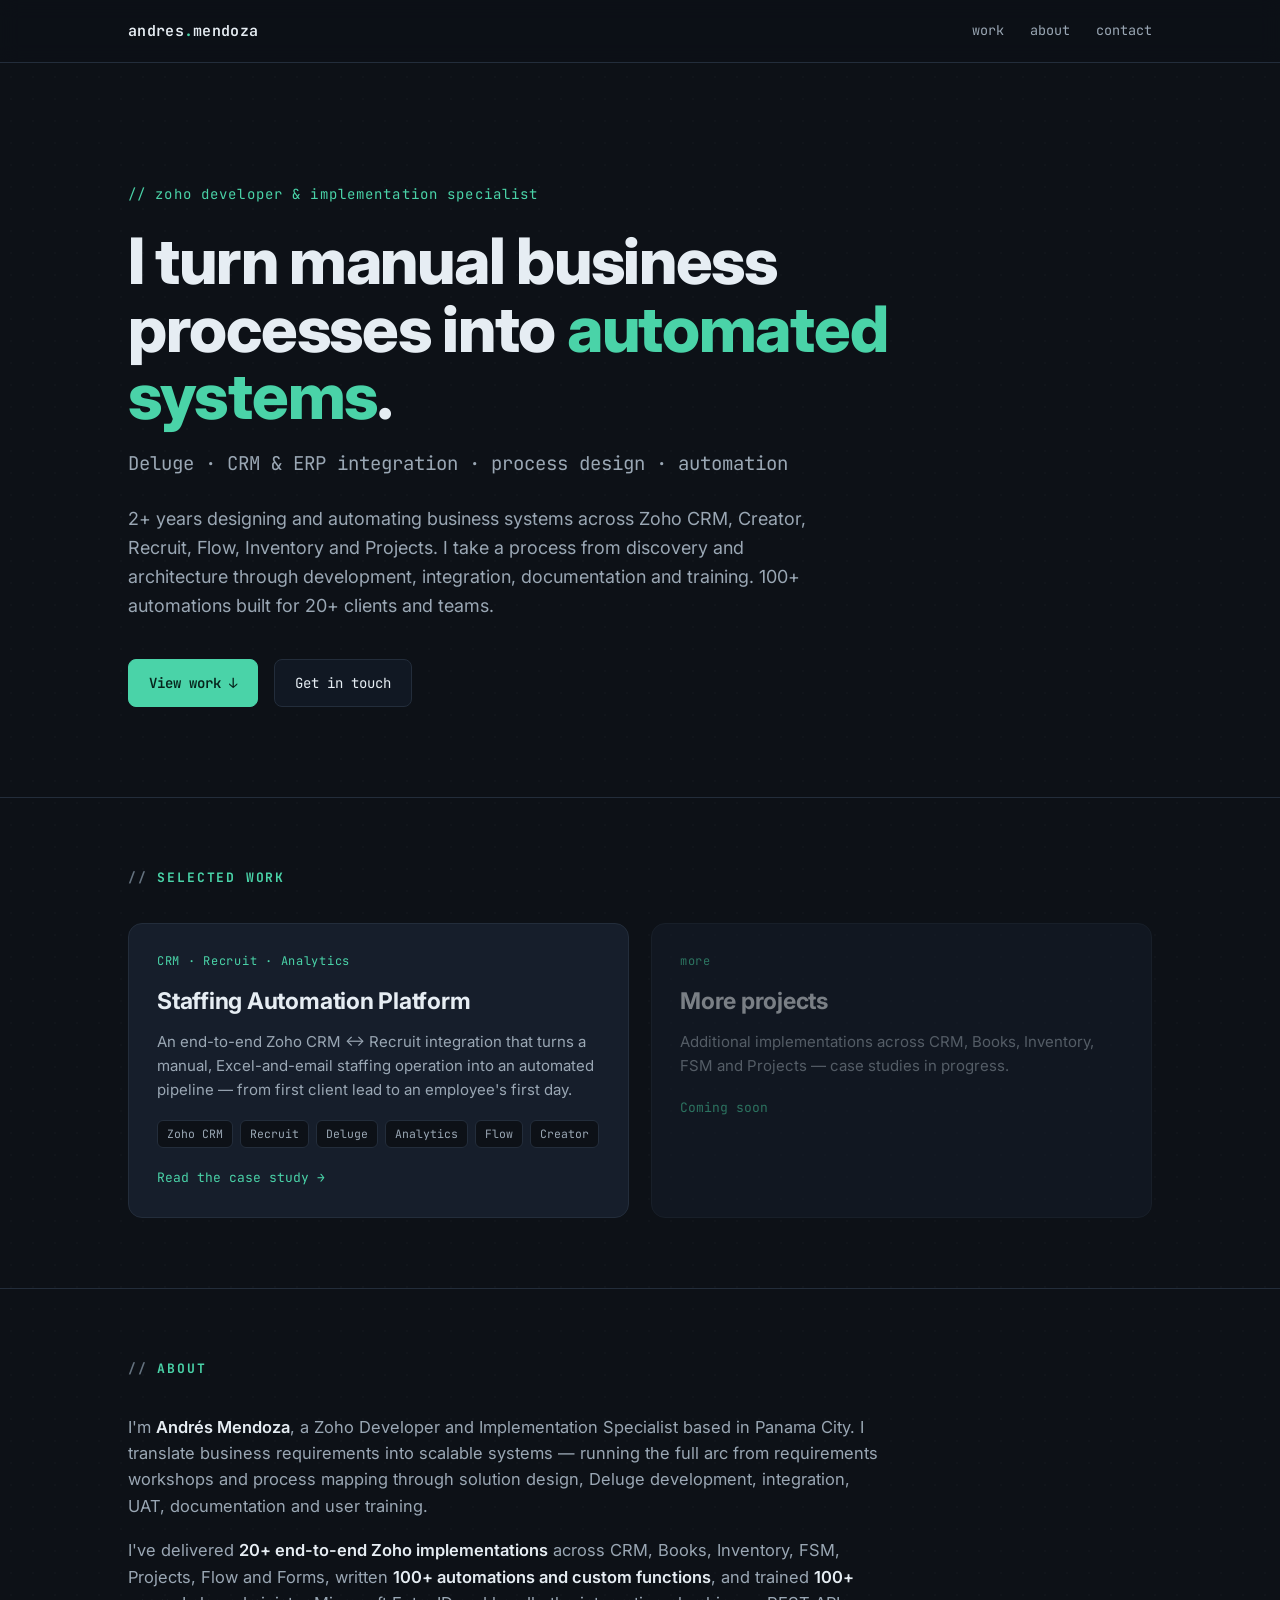
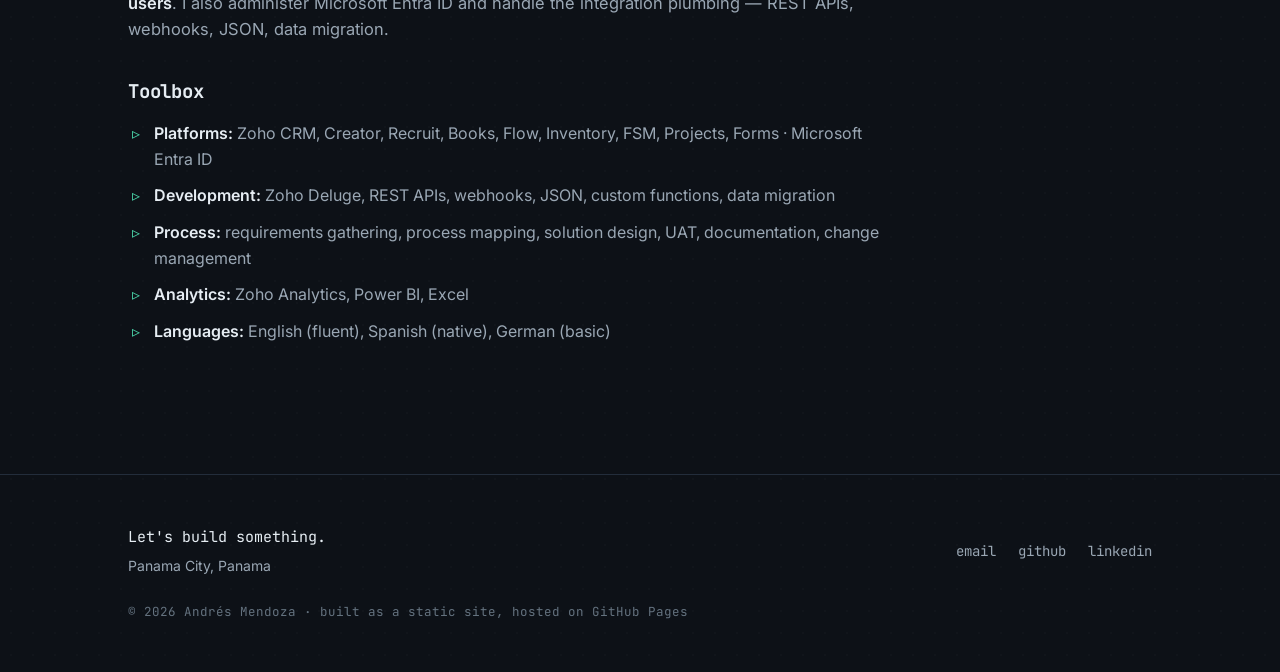
==== index.html @ ccc4d9a9 "portfolio" ====
<!DOCTYPE html>
<html lang="en">
<head>
<meta charset="utf-8">
<meta name="viewport" content="width=device-width, initial-scale=1">
<title>Andrés Mendoza — Zoho Developer & Automation Specialist</title>
<meta name="description" content="Andrés Mendoza — Zoho Developer & Implementation Specialist. Business systems, Deluge automation, CRM & ERP integration.">
<link rel="preconnect" href="https://fonts.googleapis.com">
<link rel="preconnect" href="https://fonts.gstatic.com" crossorigin>
<link href="https://fonts.googleapis.com/css2?family=Inter:wght@400;500;600;700;800&family=JetBrains+Mono:wght@400;500;600&display=swap" rel="stylesheet">
<link rel="stylesheet" href="assets/style.css">
<link rel="icon" href="data:image/svg+xml,<svg xmlns='http://www.w3.org/2000/svg' viewBox='0 0 100 100'><text y='.9em' font-size='90' font-family='monospace' fill='%234ad3a8'>&gt;</text></svg>">
</head>
<body>

<nav>
  <div class="wrap">
    <span class="brand">andres<span class="px">.</span>mendoza</span>
    <div class="links">
      <a href="#work">work</a>
      <a href="#about">about</a>
      <a href="#contact">contact</a>
    </div>
  </div>
</nav>

<header class="hero">
  <div class="wrap">
    <div class="kick mono">// zoho developer &amp; implementation specialist</div>
    <h1>I turn manual business<br>processes into <span class="accent">automated systems</span>.</h1>
    <div class="role mono">Deluge · CRM &amp; ERP integration · process design · automation</div>
    <p class="lede">2+ years designing and automating business systems across Zoho CRM, Creator, Recruit, Flow, Inventory and Projects. I take a process from discovery and architecture through development, integration, documentation and training. 100+ automations built for 20+ clients and teams.</p>
    <div class="cta">
      <a class="btn primary" href="#work">View work ↓</a>
      <a class="btn" href="mailto:andresmendozaerna@gmail.com">Get in touch</a>
    </div>
  </div>
</header>

<section class="sec" id="work">
  <div class="wrap">
    <h2>Selected work</h2>
    <div class="grid">

      <a class="card reveal" href="projects/staffing-automation.html">
        <div class="ptag mono">CRM · Recruit · Analytics</div>
        <h3>Staffing Automation Platform</h3>
        <p>An end-to-end Zoho CRM ↔ Recruit integration that turns a manual, Excel-and-email staffing operation into an automated pipeline — from first client lead to an employee's first day.</p>
        <div class="stack">
          <span class="chip">Zoho CRM</span>
          <span class="chip">Recruit</span>
          <span class="chip">Deluge</span>
          <span class="chip">Analytics</span>
          <span class="chip">Flow</span>
          <span class="chip">Creator</span>
        </div>
        <div class="arrow mono">Read the case study →</div>
      </a>

      <div class="card soon">
        <div class="ptag mono">more</div>
        <h3>More projects</h3>
        <p>Additional implementations across CRM, Books, Inventory, FSM and Projects — case studies in progress.</p>
        <div class="arrow mono">Coming soon</div>
      </div>

    </div>
  </div>
</section>

<section class="sec" id="about">
  <div class="wrap">
    <h2>About</h2>
    <div class="prose">
      <p>I'm <strong>Andrés Mendoza</strong>, a Zoho Developer and Implementation Specialist based in Panama City. I translate business requirements into scalable systems — running the full arc from requirements workshops and process mapping through solution design, Deluge development, integration, UAT, documentation and user training.</p>
      <p>I've delivered <strong>20+ end-to-end Zoho implementations</strong> across CRM, Books, Inventory, FSM, Projects, Flow and Forms, written <strong>100+ automations and custom functions</strong>, and trained <strong>100+ users</strong>. I also administer Microsoft Entra ID and handle the integration plumbing — REST APIs, webhooks, JSON, data migration.</p>
      <h3>Toolbox</h3>
      <ul>
        <li><strong>Platforms:</strong> Zoho CRM, Creator, Recruit, Books, Flow, Inventory, FSM, Projects, Forms · Microsoft Entra ID</li>
        <li><strong>Development:</strong> Zoho Deluge, REST APIs, webhooks, JSON, custom functions, data migration</li>
        <li><strong>Process:</strong> requirements gathering, process mapping, solution design, UAT, documentation, change management</li>
        <li><strong>Analytics:</strong> Zoho Analytics, Power BI, Excel</li>
        <li><strong>Languages:</strong> English (fluent), Spanish (native), German (basic)</li>
      </ul>
    </div>
  </div>
</section>

<footer id="contact">
  <div class="wrap">
    <div>
      <div class="mono" style="color:var(--text); font-size:15px; margin-bottom:6px;">Let's build something.</div>
      <div class="mute" style="font-size:14px;">Panama City, Panama</div>
    </div>
    <div class="links">
      <a href="mailto:andresmendozaerna@gmail.com">email</a>
      <a href="https://github.com/AndresDarioMendoza2910" target="_blank" rel="noopener">github</a>
      <a href="https://www.linkedin.com/in/andr%C3%A9s-dar%C3%ADo-mendoza-bernal-420b4b1bb/" target="_blank" rel="noopener">linkedin</a>
    </div>
  </div>
  <div class="wrap"><div class="copy mono" style="margin-top:24px;">© 2026 Andrés Mendoza · built as a static site, hosted on GitHub Pages</div></div>
</footer>

<script>
// scroll reveal
const io=new IntersectionObserver((es)=>{es.forEach(e=>{if(e.isIntersecting){e.target.classList.add('in');io.unobserve(e.target);}})},{threshold:.15});
document.querySelectorAll('.reveal').forEach(el=>io.observe(el));
</script>
</body>
</html>
---- assets/style.css ----
/* ============================================================
   Andrés Mendoza — Portfolio.  Dark developer aesthetic.
   ============================================================ */
:root{
  --bg:#0d1117;            /* deep slate */
  --bg2:#111823;          /* panel */
  --bg3:#161e2b;          /* raised card */
  --line:#232d3b;
  --text:#e6edf3;
  --mute:#9aa7b4;
  --dim:#64727f;
  --accent:#4ad3a8;       /* teal-green accent */
  --accent2:#5aa9ff;      /* blue secondary */
  --warn:#e5a04a;
  --red:#e5704a;
  --mono:'JetBrains Mono','SFMono-Regular',Menlo,Consolas,'Liberation Mono',monospace;
  --sans:'Inter',-apple-system,BlinkMacSystemFont,'Segoe UI',Roboto,sans-serif;
  --maxw:1080px;
}
*{margin:0;padding:0;box-sizing:border-box;}
html{scroll-behavior:smooth;}
body{
  background:var(--bg); color:var(--text); font-family:var(--sans);
  line-height:1.6; -webkit-font-smoothing:antialiased;
  background-image:radial-gradient(rgba(255,255,255,.015) 1px, transparent 1px);
  background-size:22px 22px;
}
a{color:var(--accent); text-decoration:none;}
a:hover{text-decoration:underline;}
.wrap{max-width:var(--maxw); margin:0 auto; padding:0 28px;}
.mono{font-family:var(--mono);}
.dim{color:var(--dim);}
.mute{color:var(--mute);}

/* ---- top nav ---- */
nav{position:sticky; top:0; z-index:50; background:rgba(13,17,23,.82); backdrop-filter:blur(10px); border-bottom:1px solid var(--line);}
nav .wrap{display:flex; justify-content:space-between; align-items:center; height:62px;}
nav .brand{font-family:var(--mono); font-weight:600; color:var(--text); font-size:15px; letter-spacing:.02em;}
nav .brand .px{color:var(--accent);}
nav .links{display:flex; gap:26px; font-family:var(--mono); font-size:13.5px;}
nav .links a{color:var(--mute);} nav .links a:hover{color:var(--accent); text-decoration:none;}

/* ---- hero ---- */
.hero{padding:120px 0 90px;}
.hero .kick{font-family:var(--mono); color:var(--accent); font-size:14px; letter-spacing:.08em; margin-bottom:22px;}
.hero h1{font-size:clamp(38px,6vw,64px); line-height:1.05; font-weight:800; letter-spacing:-.02em;}
.hero h1 .accent{color:var(--accent);}
.hero .role{font-family:var(--mono); color:var(--mute); font-size:clamp(15px,2.2vw,19px); margin-top:20px;}
.hero p.lede{color:var(--mute); font-size:18px; margin-top:26px; max-width:680px;}
.hero .cta{margin-top:38px; display:flex; gap:16px; flex-wrap:wrap;}
.btn{font-family:var(--mono); font-size:14px; padding:12px 20px; border-radius:8px; border:1px solid var(--line); color:var(--text); background:var(--bg2); transition:.15s;}
.btn:hover{border-color:var(--accent); color:var(--accent); text-decoration:none; transform:translateY(-1px);}
.btn.primary{background:var(--accent); color:#06231b; border-color:var(--accent); font-weight:600;}
.btn.primary:hover{background:#5fe0b7; color:#06231b;}

/* ---- section heads ---- */
.sec{padding:70px 0; border-top:1px solid var(--line);}
.sec h2{font-size:13px; font-family:var(--mono); color:var(--accent); letter-spacing:.14em; text-transform:uppercase; margin-bottom:34px;}
.sec h2::before{content:"// "; color:var(--dim);}

/* ---- project cards grid ---- */
.grid{display:grid; grid-template-columns:1fr; gap:22px;}
@media(min-width:720px){ .grid{grid-template-columns:1fr 1fr;} }
.card{display:block; background:var(--bg3); border:1px solid var(--line); border-radius:14px; padding:28px; transition:.18s; color:var(--text);}
.card:hover{border-color:var(--accent); transform:translateY(-3px); text-decoration:none; box-shadow:0 10px 40px -20px rgba(74,211,168,.4);}
.card .ptag{font-family:var(--mono); font-size:12px; color:var(--accent); letter-spacing:.06em;}
.card h3{font-size:23px; margin:12px 0 10px; letter-spacing:-.01em;}
.card p{color:var(--mute); font-size:15px;}
.card .stack{margin-top:18px; display:flex; flex-wrap:wrap; gap:7px;}
.chip{font-family:var(--mono); font-size:11.5px; color:var(--mute); background:var(--bg); border:1px solid var(--line); padding:4px 9px; border-radius:6px;}
.card .arrow{margin-top:20px; font-family:var(--mono); font-size:13px; color:var(--accent);}
.card.soon{opacity:.5; pointer-events:none;}
.card.soon:hover{transform:none; border-color:var(--line); box-shadow:none;}

/* ---- footer ---- */
footer{border-top:1px solid var(--line); padding:50px 0; margin-top:40px;}
footer .wrap{display:flex; justify-content:space-between; flex-wrap:wrap; gap:20px; align-items:center;}
footer .links{display:flex; gap:22px; font-family:var(--mono); font-size:14px;}
footer .links a{color:var(--mute);} footer .links a:hover{color:var(--accent);}
footer .copy{font-family:var(--mono); font-size:12.5px; color:var(--dim);}

/* ============================================================
   CASE STUDY page
   ============================================================ */
.cs-hero{padding:90px 0 50px;}
.cs-hero .back{font-family:var(--mono); font-size:13px; color:var(--mute); margin-bottom:30px; display:inline-block;}
.cs-hero .ptag{font-family:var(--mono); color:var(--accent); font-size:14px; letter-spacing:.06em;}
.cs-hero h1{font-size:clamp(34px,5vw,52px); line-height:1.08; font-weight:800; letter-spacing:-.02em; margin-top:16px;}
.cs-hero .sub{color:var(--mute); font-size:19px; margin-top:22px; max-width:760px;}
.cs-hero .stack{margin-top:28px; display:flex; flex-wrap:wrap; gap:8px;}

/* stat band */
.stats{display:grid; grid-template-columns:1fr 1fr; gap:16px; margin:16px 0 0;}
@media(min-width:720px){ .stats{grid-template-columns:repeat(4,1fr);} }
.stat{background:var(--bg3); border:1px solid var(--line); border-radius:12px; padding:24px 22px;}
.stat .num{font-family:var(--mono); font-size:34px; font-weight:700; color:var(--accent); letter-spacing:-.01em;}
.stat .lab{font-size:13px; color:var(--mute); margin-top:6px; line-height:1.35;}

/* prose */
.prose{max-width:760px;}
.prose p{color:var(--mute); margin:0 0 18px; font-size:16.5px;}
.prose strong{color:var(--text); font-weight:600;}
.prose ul{margin:0 0 20px; padding-left:0; list-style:none;}
.prose ul li{color:var(--mute); margin:0 0 11px; padding-left:26px; position:relative; font-size:16px;}
.prose ul li::before{content:"▹"; color:var(--accent); position:absolute; left:4px;}
.prose h3{font-size:19px; margin:34px 0 14px; color:var(--text); font-family:var(--mono); letter-spacing:-.01em;}
.prose code{font-family:var(--mono); font-size:14px; background:var(--bg2); border:1px solid var(--line); padding:2px 6px; border-radius:5px; color:var(--accent2);}

/* ---- before/after native diagram ---- */
.ba{display:grid; grid-template-columns:1fr; gap:26px; margin-top:10px;}
@media(min-width:860px){ .ba{grid-template-columns:1fr 1fr;} }
.ba-col{background:var(--bg2); border:1px solid var(--line); border-radius:14px; padding:26px;}
.ba-col.after{border-color:rgba(74,211,168,.35);}
.ba-col .btitle{font-family:var(--mono); font-size:13px; letter-spacing:.1em; text-transform:uppercase; margin-bottom:4px;}
.ba-col.before .btitle{color:var(--red);}
.ba-col.after .btitle{color:var(--accent);}
.ba-col .bsub{font-size:14px; color:var(--dim); margin-bottom:22px;}
.step{margin-bottom:14px;}
.step .top{display:flex; justify-content:space-between; align-items:baseline; gap:10px;}
.step .name{font-size:14.5px; color:var(--text);}
.step .who{font-family:var(--mono); font-size:11px; color:var(--dim);}
.step .hrs{font-family:var(--mono); font-size:13px; color:var(--mute); flex:0 0 auto;}
.bar{height:7px; background:var(--bg); border-radius:4px; margin-top:7px; overflow:hidden;}
.bar span{display:block; height:100%; width:0; border-radius:4px; transition:width 1.1s cubic-bezier(.2,.8,.2,1);}
.before .bar span{background:linear-gradient(90deg,#e5704a,#e5a04a);}
.after .bar span{background:linear-gradient(90deg,#4ad3a8,#5aa9ff);}
.step.zero .name{color:var(--dim);}
.ba-total{margin-top:22px; padding-top:20px; border-top:1px solid var(--line); display:flex; justify-content:space-between; align-items:baseline;}
.ba-total .t-lab{font-family:var(--mono); font-size:12px; letter-spacing:.1em; text-transform:uppercase; color:var(--mute);}
.ba-total .t-num{font-family:var(--mono); font-size:30px; font-weight:700;}
.before .ba-total .t-num{color:var(--red);}
.after .ba-total .t-num{color:var(--accent);}
.saved-band{margin-top:26px; background:linear-gradient(90deg, rgba(74,211,168,.12), rgba(90,169,255,.08)); border:1px solid rgba(74,211,168,.3); border-radius:12px; padding:22px 26px; display:flex; justify-content:space-between; align-items:center; flex-wrap:wrap; gap:12px;}
.saved-band .big{font-family:var(--mono); font-size:30px; font-weight:700; color:var(--accent);}
.saved-band .lab{font-family:var(--mono); font-size:13px; color:var(--mute);}

/* scroll reveal */
.reveal{opacity:0; transform:translateY(18px); transition:opacity .6s ease, transform .6s ease;}
.reveal.in{opacity:1; transform:none;}

.note{font-family:var(--mono); font-size:12px; color:var(--dim); margin-top:14px;}
.arch{font-family:var(--mono); font-size:14px; color:var(--mute); background:var(--bg2); border:1px solid var(--line); border-radius:10px; padding:20px 22px; line-height:1.9; overflow-x:auto;}
.arch .n{color:var(--accent);} .arch .a{color:var(--accent2);}
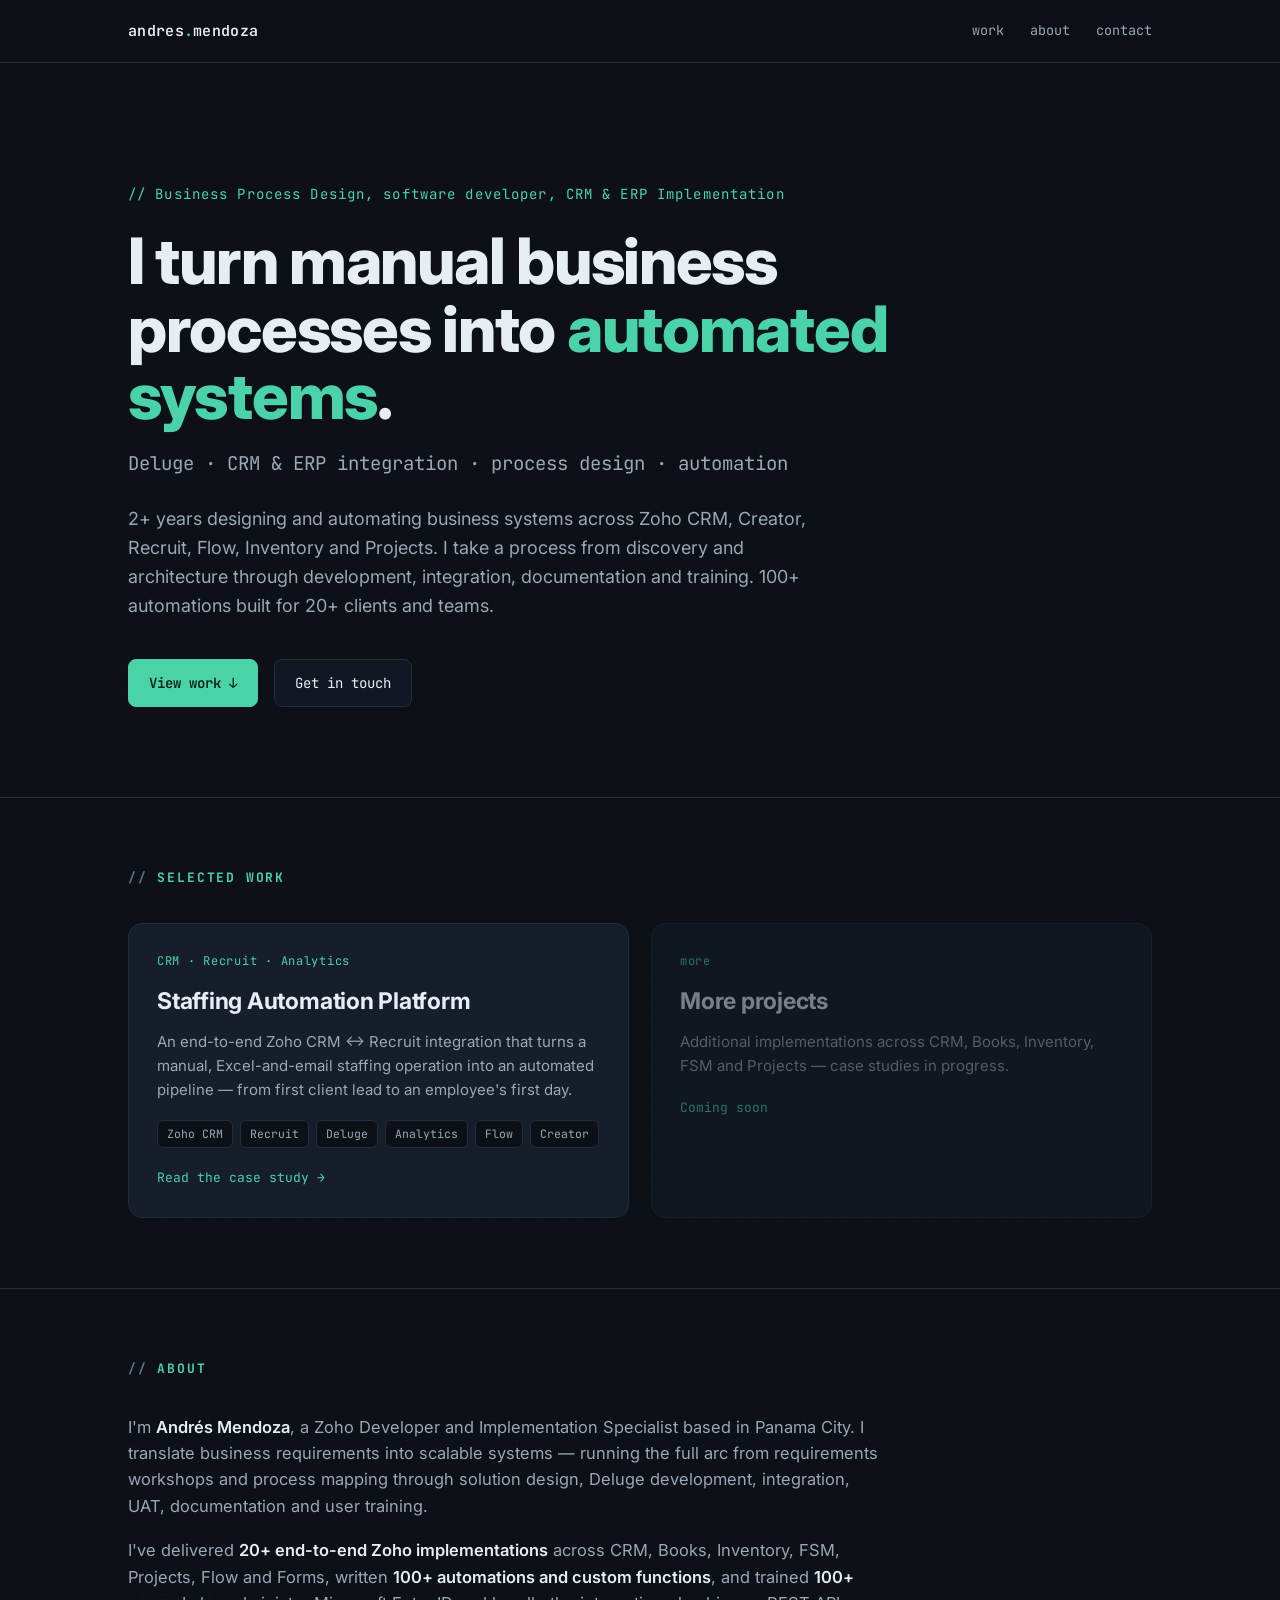
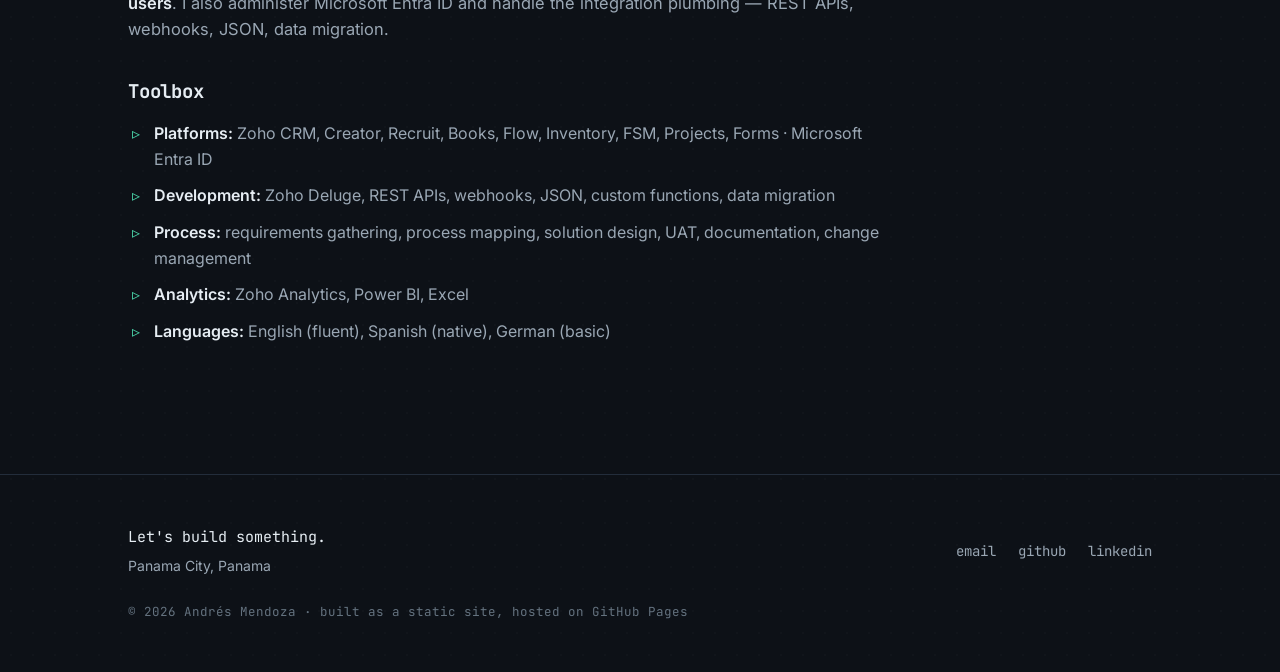
==== commit 41517411: "minor changes" ====
--- a/index.html
+++ b/index.html
@@ -3,7 +3,7 @@
 <head>
 <meta charset="utf-8">
 <meta name="viewport" content="width=device-width, initial-scale=1">
-<title>Andrés Mendoza — Zoho Developer & Automation Specialist</title>
+<title>Andrés Mendoza — Business Process Design, software developer, CRM & ERP Implementation</title>
 <meta name="description" content="Andrés Mendoza — Zoho Developer & Implementation Specialist. Business systems, Deluge automation, CRM & ERP integration.">
 <link rel="preconnect" href="https://fonts.googleapis.com">
 <link rel="preconnect" href="https://fonts.gstatic.com" crossorigin>
@@ -26,7 +26,7 @@
 
 <header class="hero">
   <div class="wrap">
-    <div class="kick mono">// zoho developer &amp; implementation specialist</div>
+    <div class="kick mono">// Business Process Design, software developer, CRM & ERP Implementation</div>
     <h1>I turn manual business<br>processes into <span class="accent">automated systems</span>.</h1>
     <div class="role mono">Deluge · CRM &amp; ERP integration · process design · automation</div>
     <p class="lede">2+ years designing and automating business systems across Zoho CRM, Creator, Recruit, Flow, Inventory and Projects. I take a process from discovery and architecture through development, integration, documentation and training. 100+ automations built for 20+ clients and teams.</p>
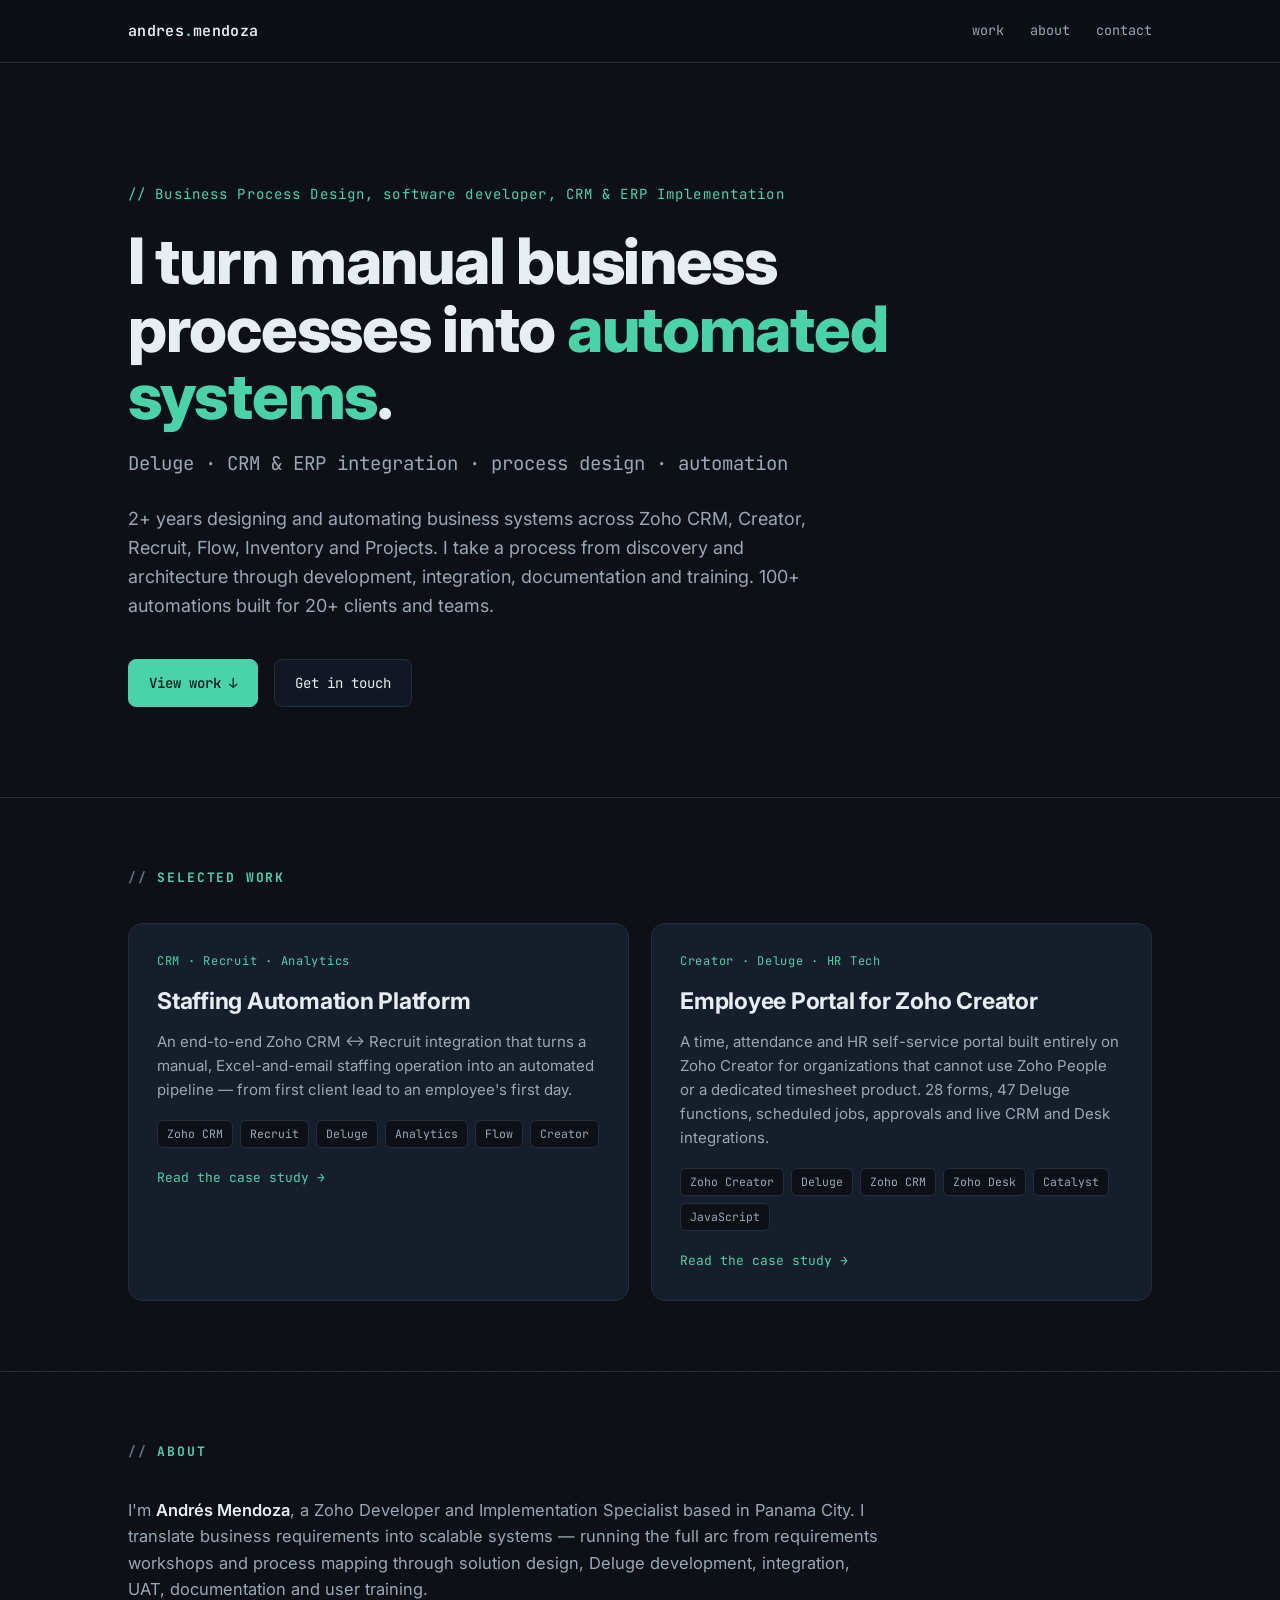
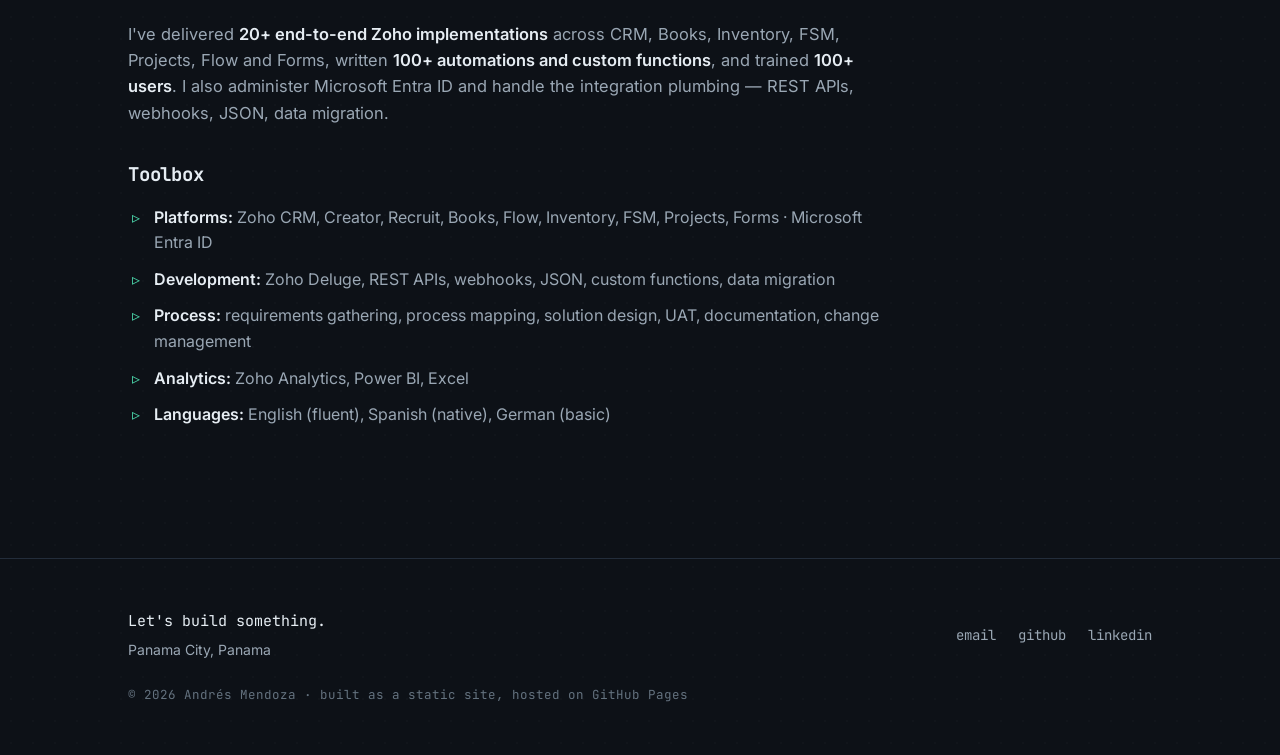
==== commit 45c8afe4: "added Employe Portal project" ====
--- a/index.html
+++ b/index.html
@@ -57,12 +57,20 @@
         <div class="arrow mono">Read the case study →</div>
       </a>
 
-      <div class="card soon">
-        <div class="ptag mono">more</div>
-        <h3>More projects</h3>
-        <p>Additional implementations across CRM, Books, Inventory, FSM and Projects — case studies in progress.</p>
-        <div class="arrow mono">Coming soon</div>
-      </div>
+      <a class="card reveal" href="projects/employee-portal-zoho-creator.html">
+        <div class="ptag mono">Creator · Deluge · HR Tech</div>
+        <h3>Employee Portal for Zoho Creator</h3>
+        <p>A time, attendance and HR self-service portal built entirely on Zoho Creator for organizations that cannot use Zoho People or a dedicated timesheet product. 28 forms, 47 Deluge functions, scheduled jobs, approvals and live CRM and Desk integrations.</p>
+        <div class="stack">
+          <span class="chip">Zoho Creator</span>
+          <span class="chip">Deluge</span>
+          <span class="chip">Zoho CRM</span>
+          <span class="chip">Zoho Desk</span>
+          <span class="chip">Catalyst</span>
+          <span class="chip">JavaScript</span>
+        </div>
+        <div class="arrow mono">Read the case study →</div>
+      </a>
 
     </div>
   </div>
--- a/assets/style.css
+++ b/assets/style.css
@@ -141,3 +141,56 @@
 .note{font-family:var(--mono); font-size:12px; color:var(--dim); margin-top:14px;}
 .arch{font-family:var(--mono); font-size:14px; color:var(--mute); background:var(--bg2); border:1px solid var(--line); border-radius:10px; padding:20px 22px; line-height:1.9; overflow-x:auto;}
 .arch .n{color:var(--accent);} .arch .a{color:var(--accent2);}
+
+/* ============================================================
+   CASE STUDY extras (feature columns, highlight grid, code, diagrams, tables)
+   ============================================================ */
+.stats.wide{grid-template-columns:1fr 1fr;}
+@media(min-width:720px){ .stats.wide{grid-template-columns:repeat(4,1fr);} }
+.cols3{display:grid; grid-template-columns:1fr; gap:22px;}
+@media(min-width:900px){ .cols3{grid-template-columns:repeat(3,1fr);} }
+.panel{background:var(--bg2); border:1px solid var(--line); border-radius:14px; padding:26px;}
+.panel .btitle{font-family:var(--mono); font-size:13px; letter-spacing:.1em; text-transform:uppercase; color:var(--accent); margin-bottom:16px;}
+.panel.prose ul li{font-size:15px;}
+.hl-grid{display:grid; grid-template-columns:1fr; gap:16px;}
+@media(min-width:720px){ .hl-grid{grid-template-columns:1fr 1fr;} }
+@media(min-width:1000px){ .hl-grid{grid-template-columns:repeat(3,1fr);} }
+.hl{background:var(--bg3); border:1px solid var(--line); border-radius:12px; padding:22px;}
+.hl .idx{font-family:var(--mono); font-size:12px; color:var(--dim);}
+.hl h3{font-size:16.5px; margin:8px 0 8px; color:var(--text);}
+.hl p{font-size:14.5px; color:var(--mute);}
+.hl code{font-family:var(--mono); font-size:12.5px; color:var(--accent2);}
+.hl .link{display:inline-block; margin-top:10px; font-family:var(--mono); font-size:12.5px;}
+pre.code{font-family:var(--mono); font-size:13.5px; line-height:1.65; color:var(--text); background:var(--bg2); border:1px solid var(--line); border-radius:10px; padding:20px 22px; overflow-x:auto; tab-size:4; margin:0 0 10px;}
+pre.code:focus{outline:2px solid var(--accent); outline-offset:2px;}
+pre.code .c{color:var(--dim);}
+.code-cap{font-family:var(--mono); font-size:12.5px; color:var(--mute); margin:0 0 30px;}
+.diagram{background:var(--bg2); border:1px solid var(--line); border-radius:12px; padding:22px; overflow-x:auto; margin:0 0 12px; text-align:center;}
+.diagram pre.mermaid{font-family:var(--mono); font-size:12px; color:var(--dim); text-align:left;}
+.diagram svg{height:auto; min-width:640px;}
+.tbl-wrap{overflow-x:auto; margin:0 0 24px;}
+table.tbl{width:100%; border-collapse:collapse; font-size:14.5px;}
+table.tbl th{font-family:var(--mono); font-size:12px; letter-spacing:.08em; text-transform:uppercase; color:var(--accent); text-align:left; padding:10px 14px; border-bottom:1px solid var(--line);}
+table.tbl td{color:var(--mute); padding:12px 14px; border-bottom:1px solid var(--line); vertical-align:top;}
+table.tbl td:first-child{color:var(--text); white-space:nowrap;}
+table.tbl code{font-family:var(--mono); font-size:12.5px; color:var(--accent2);}
+.cta-band{display:flex; justify-content:space-between; align-items:center; flex-wrap:wrap; gap:18px;}
+
+/* ---- screenshots: hero shot, gallery, lightbox ---- */
+.shot{display:block; width:100%; padding:0; border:1px solid var(--line); border-radius:12px; overflow:hidden; background:var(--bg2); cursor:zoom-in; transition:.18s;}
+.shot:hover, .shot:focus-visible{border-color:var(--accent); outline:none; transform:translateY(-2px); box-shadow:0 10px 40px -20px rgba(74,211,168,.4);}
+.shot img{display:block; width:100%; height:auto;}
+.hero-shot{margin-top:40px;}
+.gallery{display:grid; grid-template-columns:1fr; gap:22px;}
+@media(min-width:720px){ .gallery{grid-template-columns:1fr 1fr;} }
+.gallery figure{margin:0;}
+.gallery .shot img{aspect-ratio:16/8; object-fit:cover; object-position:top left;}
+figcaption{font-family:var(--mono); font-size:12.5px; color:var(--mute); margin-top:10px;}
+dialog.lightbox{border:none; padding:0; background:transparent; max-width:min(1400px,94vw); max-height:94vh; margin:auto; color:var(--text);}
+dialog.lightbox::backdrop{background:rgba(5,8,12,.88); backdrop-filter:blur(4px);}
+dialog.lightbox img{display:block; max-width:100%; max-height:84vh; width:auto; height:auto; margin:0 auto; border-radius:10px; border:1px solid var(--line);}
+dialog.lightbox .lb-bar{display:flex; justify-content:space-between; align-items:center; gap:16px; margin-top:12px;}
+dialog.lightbox .lb-cap{font-family:var(--mono); font-size:13px; color:var(--mute);}
+dialog.lightbox .lb-nav{display:flex; gap:8px; flex:0 0 auto;}
+dialog.lightbox button{font-family:var(--mono); font-size:13px; color:var(--text); background:var(--bg2); border:1px solid var(--line); border-radius:8px; padding:8px 12px; cursor:pointer;}
+dialog.lightbox button:hover, dialog.lightbox button:focus-visible{border-color:var(--accent); color:var(--accent); outline:none;}
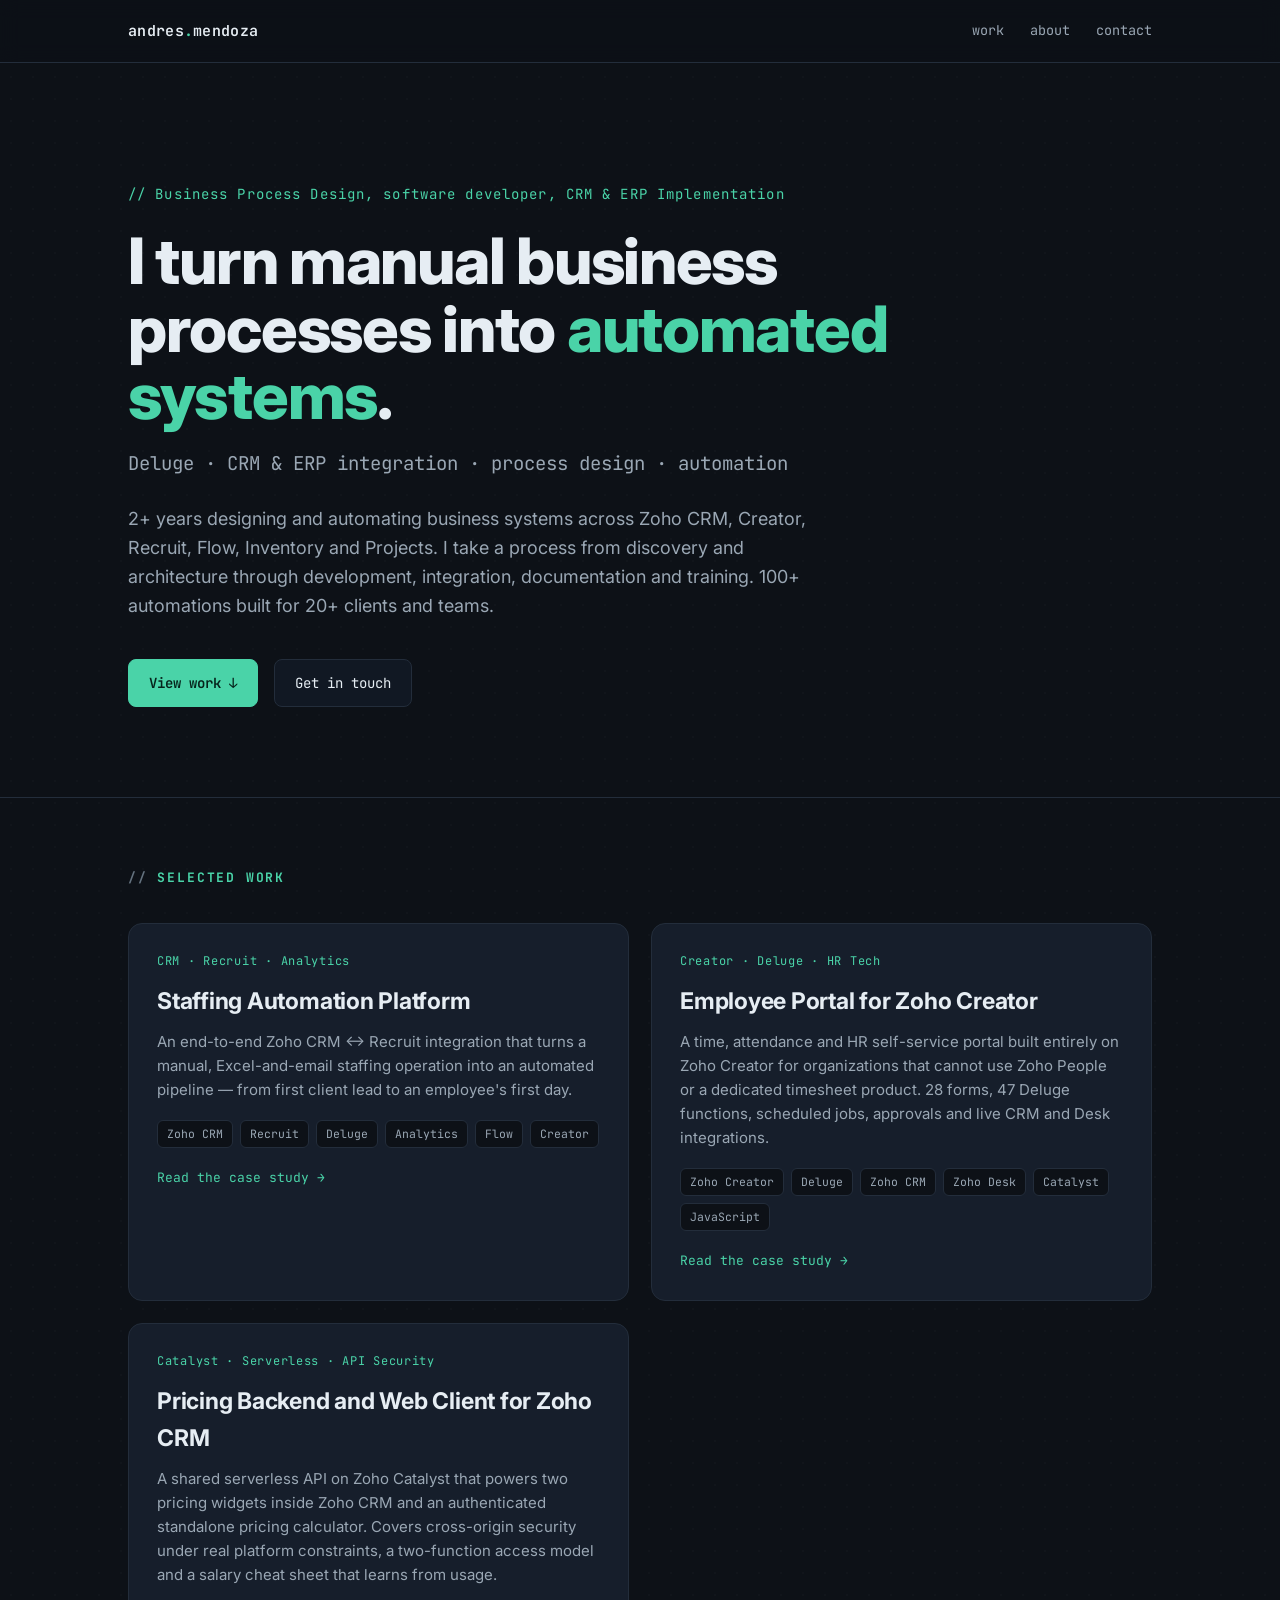
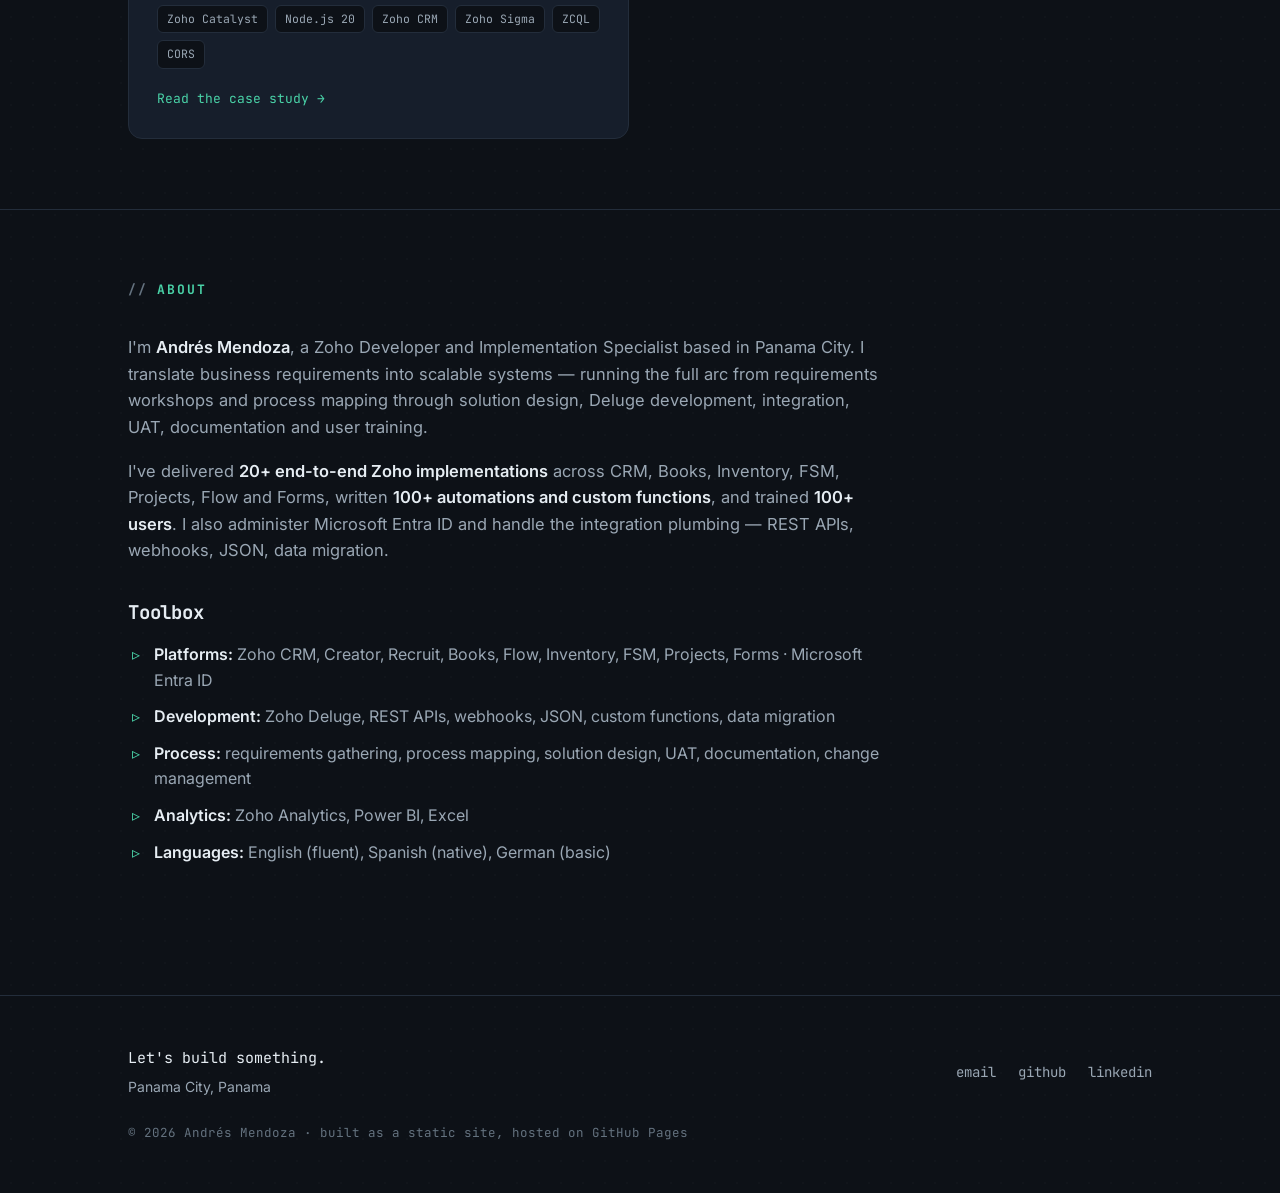
==== commit 586008a7: "added Pricing Calculator project" ====
--- a/index.html
+++ b/index.html
@@ -72,6 +72,21 @@
         <div class="arrow mono">Read the case study →</div>
       </a>
 
+      <a class="card reveal" href="projects/pricing-backend-zoho-catalyst.html">
+        <div class="ptag mono">Catalyst · Serverless · API Security</div>
+        <h3>Pricing Backend and Web Client for Zoho CRM</h3>
+        <p>A shared serverless API on Zoho Catalyst that powers two pricing widgets inside Zoho CRM and an authenticated standalone pricing calculator. Covers cross-origin security under real platform constraints, a two-function access model and a salary cheat sheet that learns from usage.</p>
+        <div class="stack">
+          <span class="chip">Zoho Catalyst</span>
+          <span class="chip">Node.js 20</span>
+          <span class="chip">Zoho CRM</span>
+          <span class="chip">Zoho Sigma</span>
+          <span class="chip">ZCQL</span>
+          <span class="chip">CORS</span>
+        </div>
+        <div class="arrow mono">Read the case study →</div>
+      </a>
+
     </div>
   </div>
 </section>
--- a/assets/style.css
+++ b/assets/style.css
@@ -194,3 +194,10 @@
 dialog.lightbox .lb-nav{display:flex; gap:8px; flex:0 0 auto;}
 dialog.lightbox button{font-family:var(--mono); font-size:13px; color:var(--text); background:var(--bg2); border:1px solid var(--line); border-radius:8px; padding:8px 12px; cursor:pointer;}
 dialog.lightbox button:hover, dialog.lightbox button:focus-visible{border-color:var(--accent); color:var(--accent); outline:none;}
+
+/* ---- stat strip variant: 3 columns ---- */
+.stats.three{grid-template-columns:1fr 1fr;}
+@media(min-width:720px){ .stats.three{grid-template-columns:repeat(3,1fr);} }
+.prose ol{margin:0 0 20px; padding-left:22px;}
+.prose ol li{color:var(--mute); margin:0 0 11px; font-size:16px; padding-left:4px;}
+.prose ol li::marker{color:var(--accent); font-family:var(--mono);}
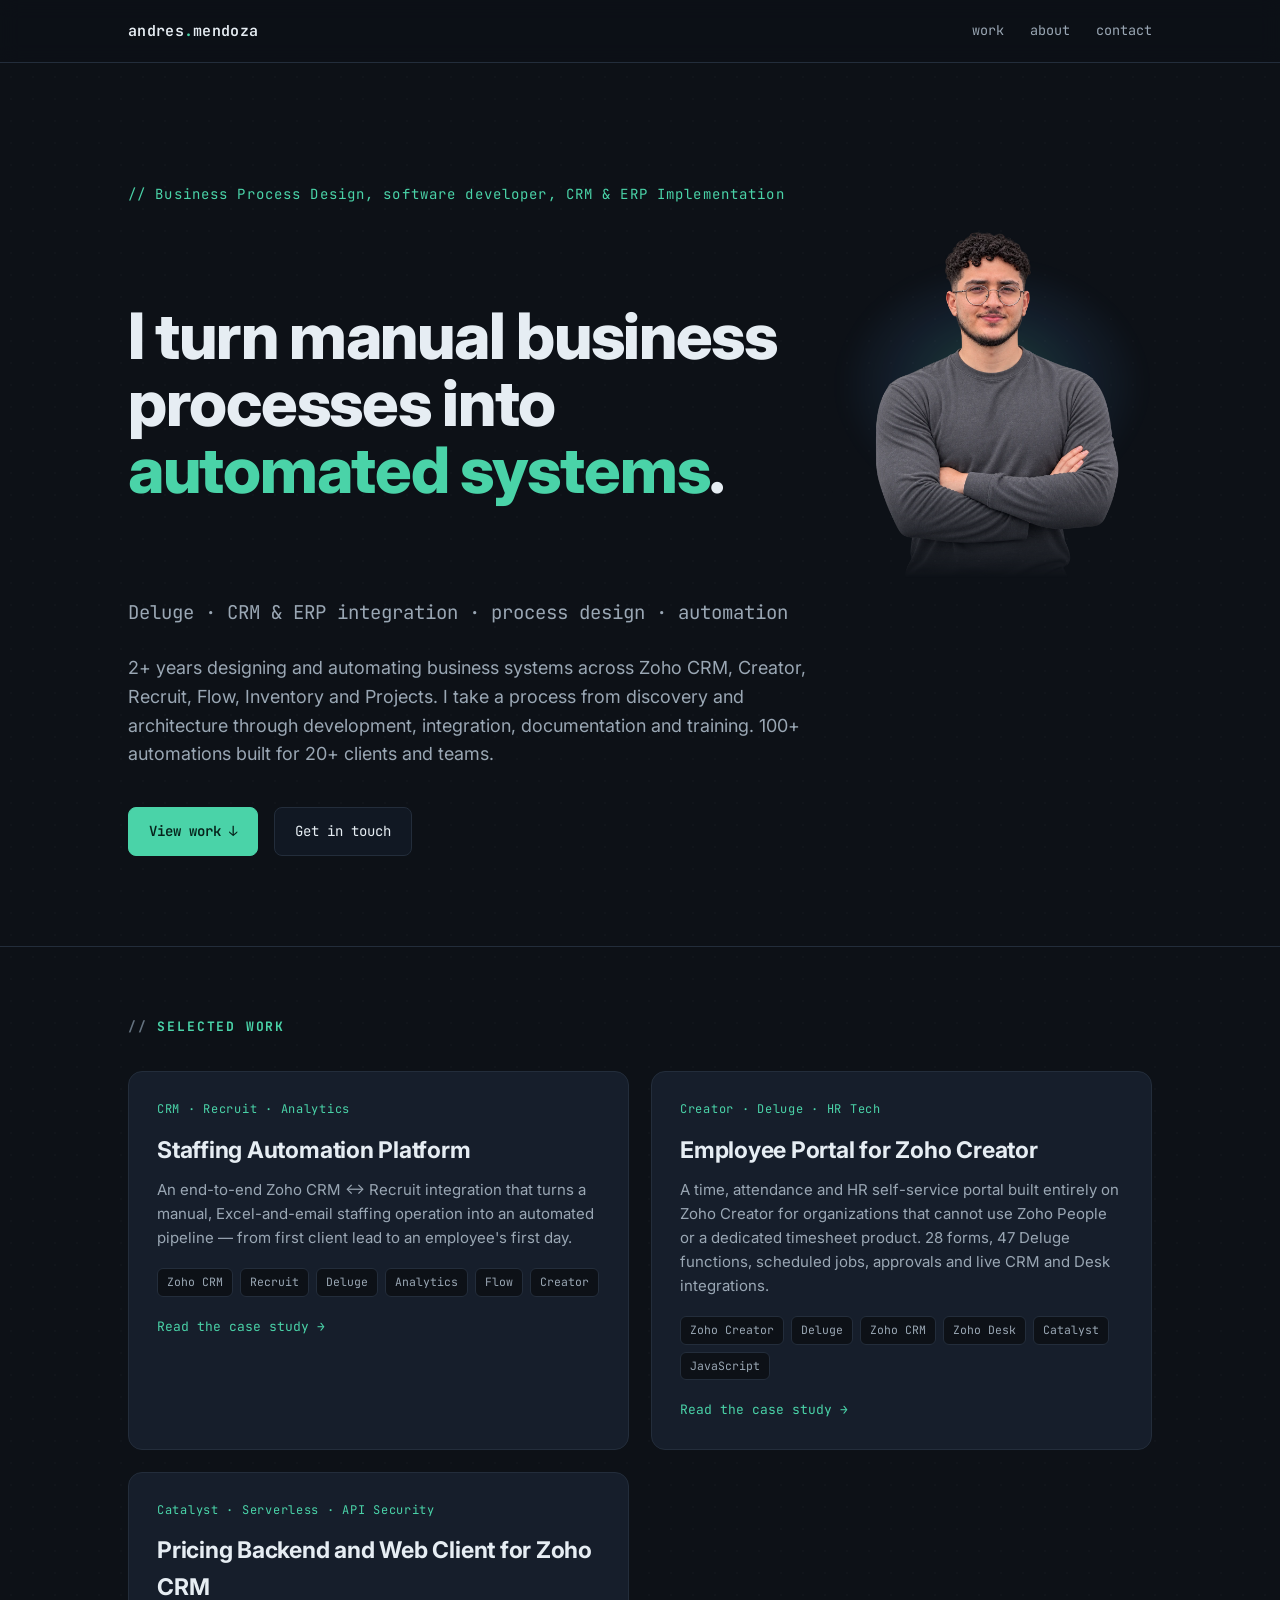
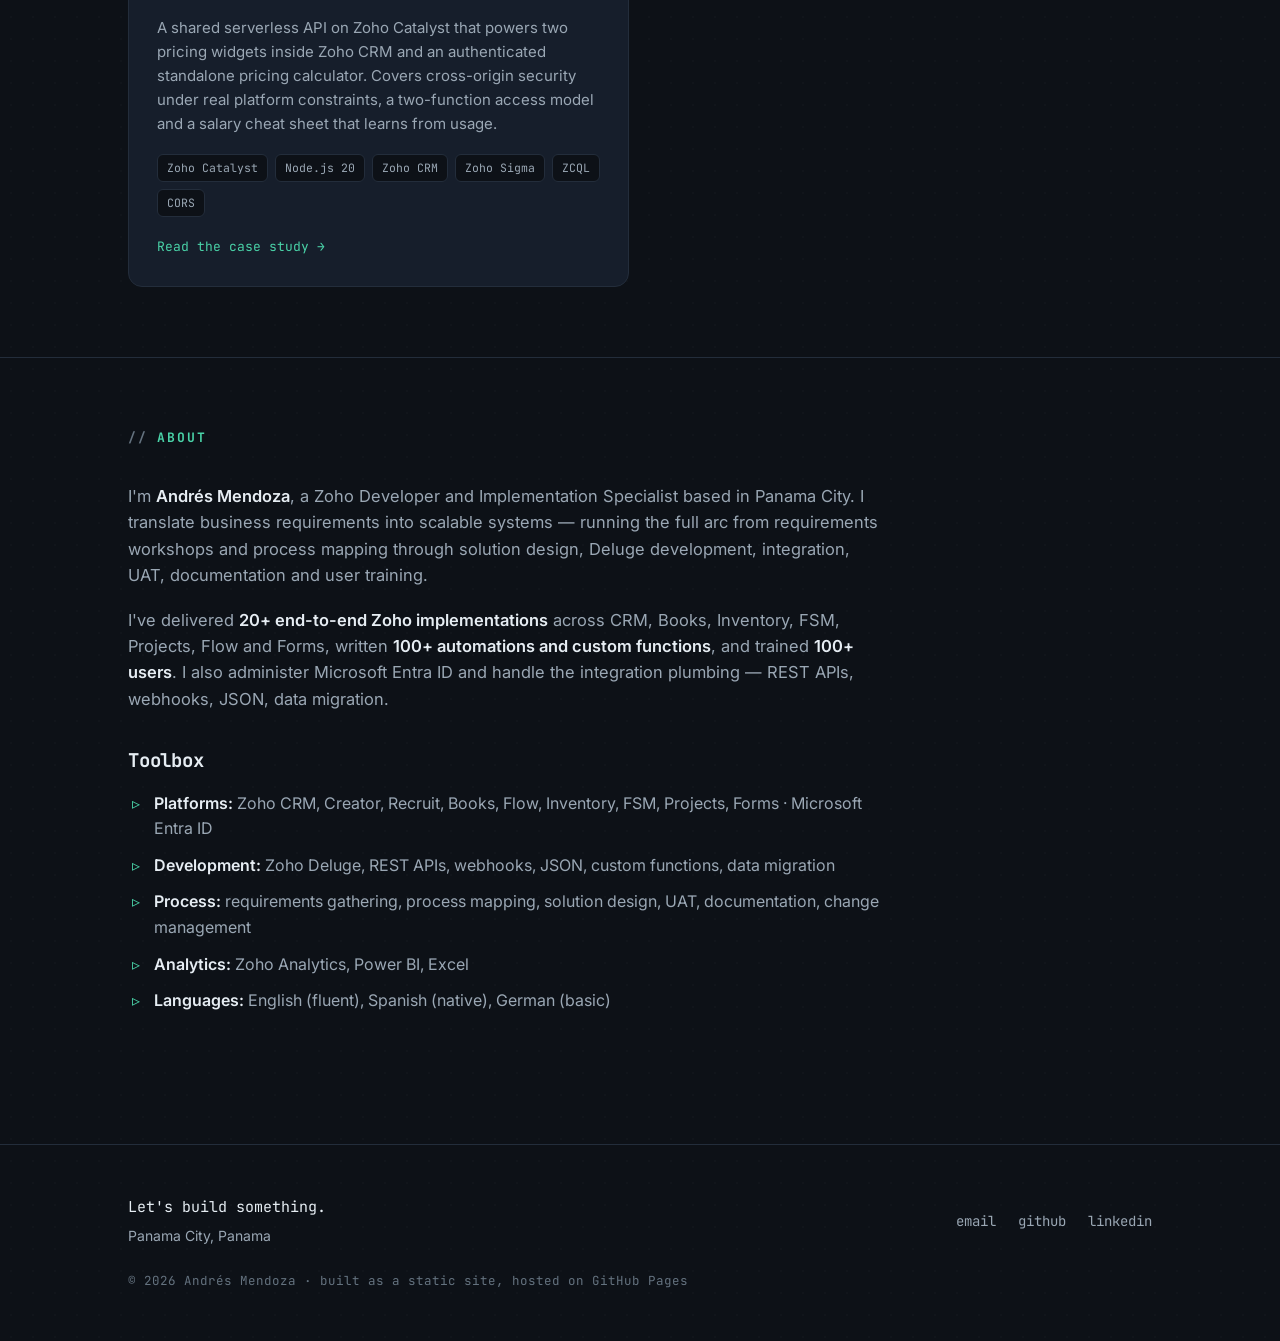
==== commit ffa5e728: "added cosmetic changes" ====
--- a/index.html
+++ b/index.html
@@ -25,7 +25,11 @@
 </nav>
 
 <header class="hero">
-  <div class="wrap">
+  <div class="wrap hero-grid">
+    <div class="hero-photo">
+      <img src="assets/img/andres-mendoza.webp" width="1199" height="1312" alt="Portrait of Andrés Mendoza" fetchpriority="high">
+    </div>
+    <div class="hero-text">
     <div class="kick mono">// Business Process Design, software developer, CRM & ERP Implementation</div>
     <h1>I turn manual business<br>processes into <span class="accent">automated systems</span>.</h1>
     <div class="role mono">Deluge · CRM &amp; ERP integration · process design · automation</div>
@@ -33,6 +37,7 @@
     <div class="cta">
       <a class="btn primary" href="#work">View work ↓</a>
       <a class="btn" href="mailto:andresmendozaerna@gmail.com">Get in touch</a>
+    </div>
     </div>
   </div>
 </header>
--- a/assets/style.css
+++ b/assets/style.css
@@ -201,3 +201,25 @@
 .prose ol{margin:0 0 20px; padding-left:22px;}
 .prose ol li{color:var(--mute); margin:0 0 11px; font-size:16px; padding-left:4px;}
 .prose ol li::marker{color:var(--accent); font-family:var(--mono);}
+
+/* ---- hero portrait ----
+   mobile: photo sits behind the text; the text starts at the foot of the picture
+   desktop: photo sits directly to the right of the title */
+.hero-grid{display:grid; grid-template-columns:minmax(0,1fr);}
+.hero-photo{position:relative; z-index:0; grid-row:1; width:min(340px,85%); justify-self:center; margin-bottom:max(-42%,-160px); pointer-events:none;}
+.hero-photo::before{content:""; position:absolute; inset:10% 2% 20%; border-radius:50%; background:radial-gradient(closest-side, rgba(74,211,168,.26), rgba(90,169,255,.09) 60%, transparent); filter:blur(8px); z-index:0;}
+.hero-photo img{position:relative; z-index:1; display:block; width:100%; height:auto; -webkit-mask-image:linear-gradient(to bottom,#000 40%,rgba(0,0,0,.35) 75%,transparent); mask-image:linear-gradient(to bottom,#000 40%,rgba(0,0,0,.35) 75%,transparent);}
+.hero-text{position:relative; z-index:1; grid-row:2;}
+.hero-text .kick, .hero-text h1{text-shadow:0 2px 18px rgba(13,17,23,.85);}
+@media(min-width:900px){
+  .hero-grid{grid-template-columns:minmax(0,1fr) 320px; column-gap:40px; align-items:center;}
+  .hero-text{display:contents;}
+  .hero-text .kick{grid-column:1 / -1; grid-row:1;}
+  .hero-text h1{grid-column:1; grid-row:2;}
+  .hero-photo{grid-column:2; grid-row:2; width:100%; margin:0; justify-self:end; align-self:center;}
+  .hero-photo img{-webkit-mask-image:linear-gradient(to bottom,#000 72%,transparent); mask-image:linear-gradient(to bottom,#000 72%,transparent);}
+  .hero-text .role{grid-column:1 / -1; grid-row:3;}
+  .hero-text .lede{grid-column:1 / -1; grid-row:4;}
+  .hero-text .cta{grid-column:1 / -1; grid-row:5;}
+  .hero-text .kick, .hero-text h1{text-shadow:none;}
+}
